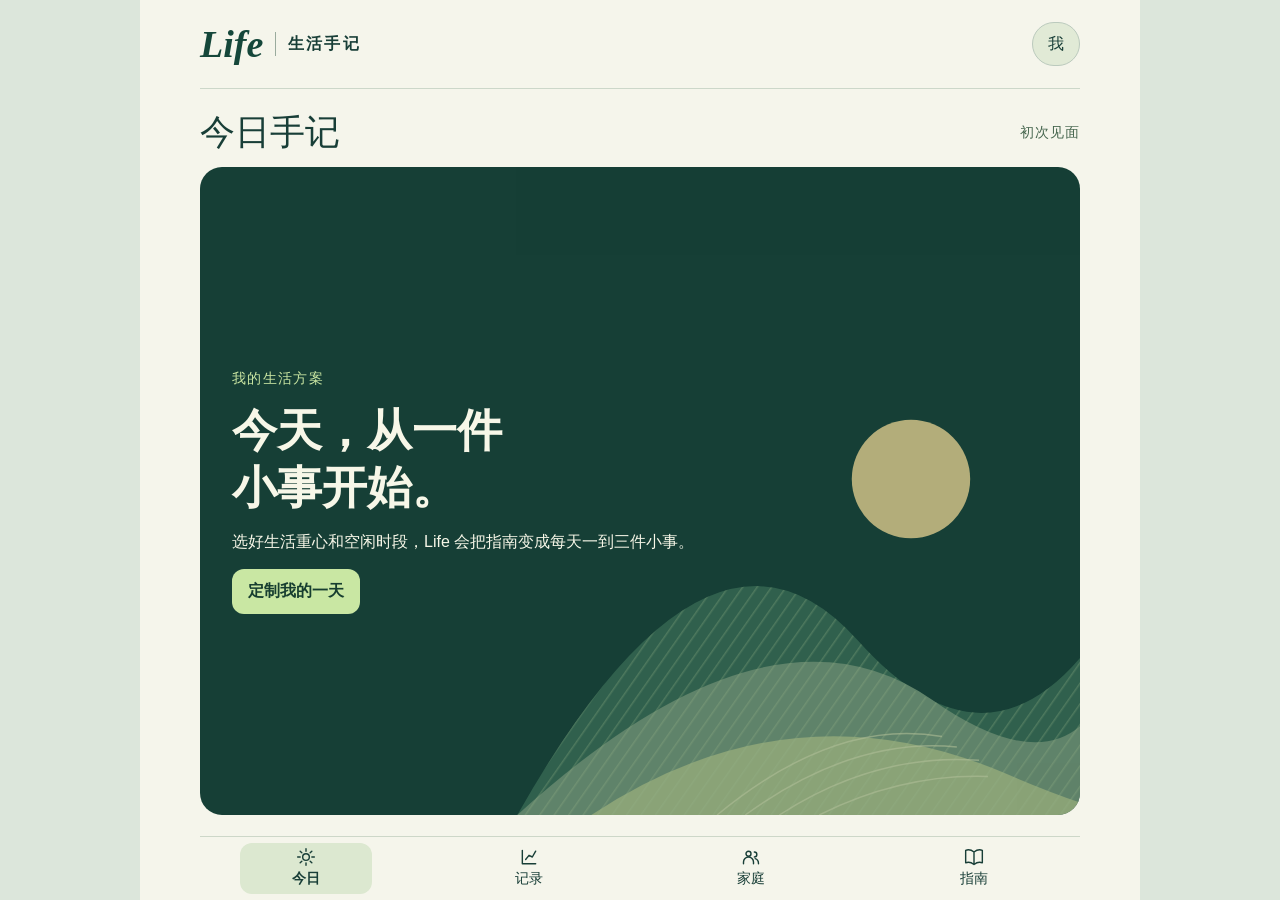
==== Life/index.html @ a7619d78 "Add Life web app, local guide sync and deployment instructions" ====
<!doctype html><html lang="zh-CN"><head><meta charset="utf-8"><meta name="viewport" content="width=device-width,initial-scale=1,viewport-fit=cover"><meta name="theme-color" content="#153e39"><title>Life · 生活手记</title><link rel="icon" href="icon.svg"><link rel="manifest" href="manifest.webmanifest"><link rel="stylesheet" href="style.css"></head><body><div id="shell"><header><div class="brand"><b>Life</b><span>生活手记</span></div><button id="identity" aria-label="切换成员">我</button></header><main id="view"></main><nav id="nav" aria-label="主导航"></nav></div><output id="toast" role="status"></output><script type="module" src="app.js"></script></body></html>
---- Life/style.css ----
*{box-sizing:border-box} :root{font:16px/1.55 "DM Sans","PingFang SC","Microsoft YaHei",sans-serif;color:#183e37;background:#dce6db} body{margin:0} #shell{height:100vh;height:100dvh;max-width:1000px;margin:auto;background:#f5f5eb;display:grid;grid-template-rows:auto minmax(0,1fr) auto;padding:0 clamp(14px,5vw,60px);overflow:hidden}header,nav,.row,.between{display:flex;align-items:center;gap:10px}header,.between{justify-content:space-between}header{padding:clamp(8px,2.4vh,23px) 0;border-bottom:1px solid #ccd7c9}.brand{display:flex;align-items:center;gap:12px}.brand b{font:italic bold 38px Georgia;color:#15473a}.brand span{border-left:1px solid #9aab9d;padding-left:12px;font-weight:600;letter-spacing:.13em}button,select,input,textarea,a.btn{font:inherit;color:inherit}button,a.btn,select{cursor:pointer}button,a.btn{border:1px solid #bbcabd;background:transparent;border-radius:12px;padding:9px 15px;text-decoration:none}button:hover,a.btn:hover{background:#e4ecd9}button:disabled{opacity:.42;cursor:default}button:focus-visible,a:focus-visible,input:focus-visible,select:focus-visible{outline:3px solid #ab772a;outline-offset:2px}#identity{border-radius:30px;background:#e1ead6}main{min-height:0;display:flex;flex-direction:column;gap:clamp(6px,1.4vh,16px);padding:clamp(9px,2.4vh,22px) 0} h1,h2,p{margin:0}h1{font:500 clamp(23px,3.5vw,35px)/1.25 Georgia,"Songti SC",serif}h2{font:600 clamp(22px,4vw,45px)/1.27 Georgia,"Songti SC",serif}small,.muted{color:#51665a;font-size:.875rem}.eyebrow{font-size:.86rem;letter-spacing:.08em;color:#46664e}.card{border-radius:22px;background:white;border:1px solid #d4dece;padding:clamp(12px,3.6vw,32px);min-height:0;display:flex;flex-direction:column;gap:clamp(6px,1.5vh,14px);flex:1}.hero{position:relative;isolation:isolate;overflow:hidden;color:#f7f7e8;background:#163f36;border:0;justify-content:center}.hero:after{content:"";position:absolute;z-index:-1;inset:0 0 0 36%;background:url("garden.svg") right bottom/contain no-repeat;opacity:.8;pointer-events:none}.hero h2,.hero p{max-width:71%}.hero .eyebrow,.hero small{color:#d6e9c5}.hero .label{color:#cbe7a3}.primary,.hero button.primary{background:#c9e7a3;color:#173e30;border-color:transparent;font-weight:650}.actions{display:flex;flex-wrap:wrap;align-items:center;gap:8px}.hero button{border-color:#739783;color:#fff}.hero button:hover{background:#385e4f}.hero button.primary:hover{background:#def4bf}.bar{height:5px;border-radius:8px;background:#d8e0d2;overflow:hidden}.bar i{display:block;height:100%;background:#47755a}nav{border-top:1px solid #cdd7c8;justify-content:space-around;padding:6px 0 max(6px,env(safe-area-inset-bottom))}nav button{border:none;display:grid;gap:1px;place-items:center;font-size:14px;min-width:15%;padding:4px}nav .active{background:#dce8d0;font-weight:700}nav svg{width:20px;height:20px;fill:none;stroke:currentColor;stroke-width:1.7;stroke-linecap:round;stroke-linejoin:round}.row{flex-wrap:wrap}input,select,textarea{border-radius:9px;border:1px solid #b4c5b4;background:#fafbf5;padding:8px;max-width:100%;min-width:0}label{display:grid;gap:3px}textarea{resize:none;width:100%}.grid{display:grid;grid-template-columns:repeat(3,minmax(0,1fr));gap:7px}.selected{background:#dcebcf}.spread{justify-content:space-evenly}.reader{white-space:pre-wrap;overflow-wrap:anywhere;flex:1;min-height:0;overflow:hidden;line-height:1.75}.card a{color:#285e4b}.titleclip{overflow:hidden;display:-webkit-box;-webkit-line-clamp:3;-webkit-box-orient:vertical}.history{font-size:.93rem;line-height:1.4}.fill{flex:1}.label{font-size:.85rem;letter-spacing:.1em}.big{font:italic 600 clamp(38px,8vw,86px)/1 Georgia;color:#345b46}#toast{position:fixed;left:50%;bottom:13%;transform:translateX(-50%);background:#1a3c33;color:white;border-radius:14px;padding:8px 16px;max-width:92vw;pointer-events:none}#toast:empty{display:none} @media(max-height:610px){header{padding:2px 0}.brand b{font-size:25px}.card{gap:4px;padding:9px 13px}main{padding:4px 0;gap:4px}nav{padding:2px 0}button, select,input{padding:4px 9px}h2{font-size:22px}.card p{font-size:14px}nav button{display:flex;justify-content:center}.hero:after{opacity:.45}}@media(max-width:470px){.hero:after{inset:0 0 0 52%;opacity:.6}.hero h2,.hero p{max-width:90%}.row,.actions{gap:5px}.card{border-radius:17px}.actions button,.actions a{padding:7px 10px}}
select{width:100%}.card:has(#paper){box-sizing:border-box}.reader{word-break:break-word}#paper{contain:size}.card:has(#paper) .actions{flex-shrink:0}
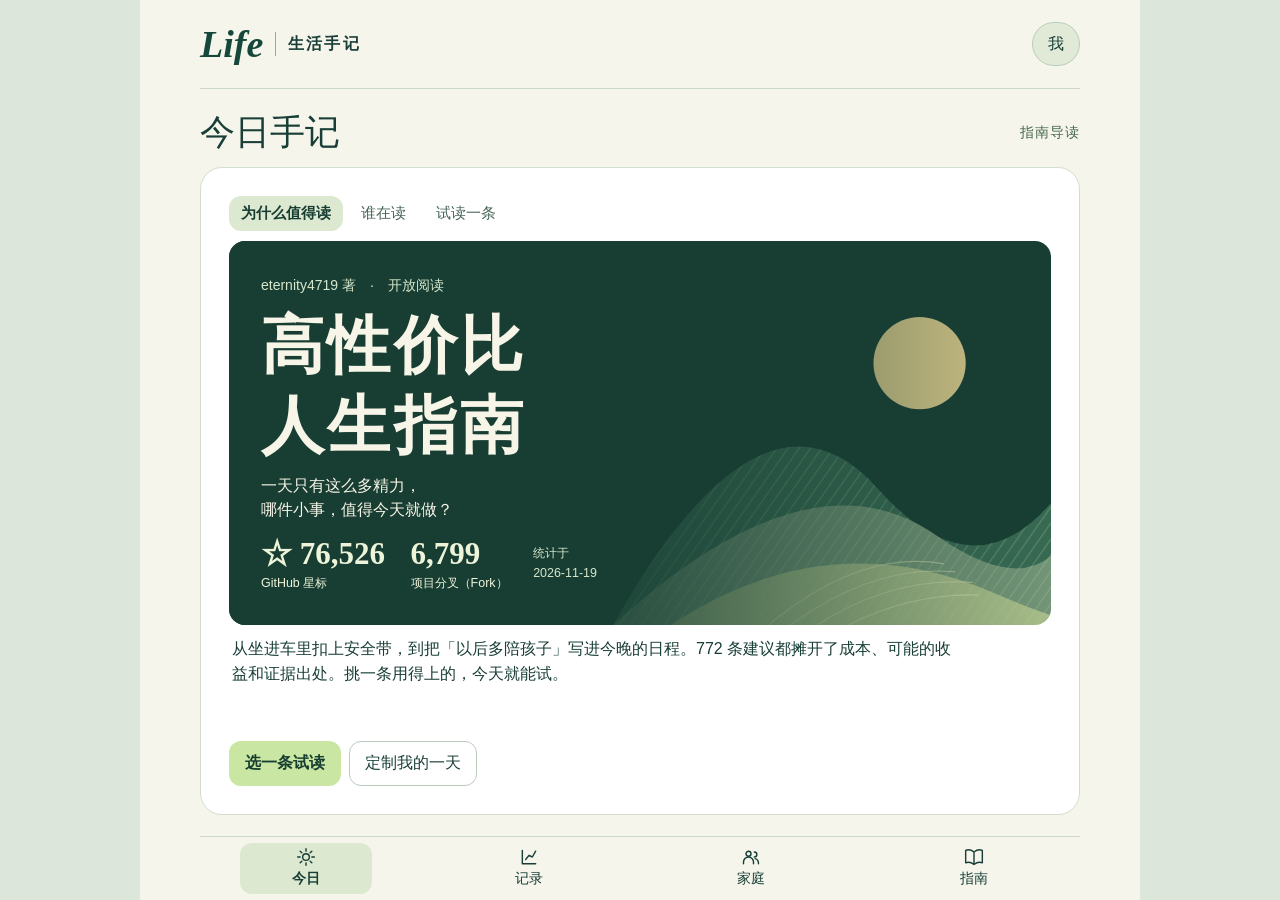
==== commit a23f5489: "Refresh cached Life assets for returning readers" ====
--- a/Life/index.html
+++ b/Life/index.html
@@ -1 +1 @@
-<!doctype html><html lang="zh-CN"><head><meta charset="utf-8"><meta name="viewport" content="width=device-width,initial-scale=1,viewport-fit=cover"><meta name="theme-color" content="#153e39"><title>Life · 生活手记</title><link rel="icon" href="icon.svg"><link rel="manifest" href="manifest.webmanifest"><link rel="stylesheet" href="style.css"></head><body><div id="shell"><header><div class="brand"><b>Life</b><span>生活手记</span></div><button id="identity" aria-label="切换成员">我</button></header><main id="view"></main><nav id="nav" aria-label="主导航"></nav></div><output id="toast" role="status"></output><script type="module" src="app.js"></script></body></html>
+<!doctype html><html lang="zh-CN"><head><meta charset="utf-8"><meta name="viewport" content="width=device-width,initial-scale=1,viewport-fit=cover"><meta name="theme-color" content="#153e39"><title>Life · 生活手记</title><link rel="icon" href="icon.svg"><link rel="manifest" href="manifest.webmanifest"><link rel="stylesheet" href="style.css?v=003"></head><body><div id="shell"><header><div class="brand"><b>Life</b><span>生活手记</span></div><button id="identity" aria-label="切换成员">我</button></header><main id="view"></main><nav id="nav" aria-label="主导航"></nav></div><output id="toast" role="status"></output><script type="module" src="app.js?v=003"></script></body></html>
--- a/Life/style.css
+++ b/Life/style.css
@@ -1,2 +1,4 @@
 *{box-sizing:border-box} :root{font:16px/1.55 "DM Sans","PingFang SC","Microsoft YaHei",sans-serif;color:#183e37;background:#dce6db} body{margin:0} #shell{height:100vh;height:100dvh;max-width:1000px;margin:auto;background:#f5f5eb;display:grid;grid-template-rows:auto minmax(0,1fr) auto;padding:0 clamp(14px,5vw,60px);overflow:hidden}header,nav,.row,.between{display:flex;align-items:center;gap:10px}header,.between{justify-content:space-between}header{padding:clamp(8px,2.4vh,23px) 0;border-bottom:1px solid #ccd7c9}.brand{display:flex;align-items:center;gap:12px}.brand b{font:italic bold 38px Georgia;color:#15473a}.brand span{border-left:1px solid #9aab9d;padding-left:12px;font-weight:600;letter-spacing:.13em}button,select,input,textarea,a.btn{font:inherit;color:inherit}button,a.btn,select{cursor:pointer}button,a.btn{border:1px solid #bbcabd;background:transparent;border-radius:12px;padding:9px 15px;text-decoration:none}button:hover,a.btn:hover{background:#e4ecd9}button:disabled{opacity:.42;cursor:default}button:focus-visible,a:focus-visible,input:focus-visible,select:focus-visible{outline:3px solid #ab772a;outline-offset:2px}#identity{border-radius:30px;background:#e1ead6}main{min-height:0;display:flex;flex-direction:column;gap:clamp(6px,1.4vh,16px);padding:clamp(9px,2.4vh,22px) 0} h1,h2,p{margin:0}h1{font:500 clamp(23px,3.5vw,35px)/1.25 Georgia,"Songti SC",serif}h2{font:600 clamp(22px,4vw,45px)/1.27 Georgia,"Songti SC",serif}small,.muted{color:#51665a;font-size:.875rem}.eyebrow{font-size:.86rem;letter-spacing:.08em;color:#46664e}.card{border-radius:22px;background:white;border:1px solid #d4dece;padding:clamp(12px,3.6vw,32px);min-height:0;display:flex;flex-direction:column;gap:clamp(6px,1.5vh,14px);flex:1}.hero{position:relative;isolation:isolate;overflow:hidden;color:#f7f7e8;background:#163f36;border:0;justify-content:center}.hero:after{content:"";position:absolute;z-index:-1;inset:0 0 0 36%;background:url("garden.svg") right bottom/contain no-repeat;opacity:.8;pointer-events:none}.hero h2,.hero p{max-width:71%}.hero .eyebrow,.hero small{color:#d6e9c5}.hero .label{color:#cbe7a3}.primary,.hero button.primary{background:#c9e7a3;color:#173e30;border-color:transparent;font-weight:650}.actions{display:flex;flex-wrap:wrap;align-items:center;gap:8px}.hero button{border-color:#739783;color:#fff}.hero button:hover{background:#385e4f}.hero button.primary:hover{background:#def4bf}.bar{height:5px;border-radius:8px;background:#d8e0d2;overflow:hidden}.bar i{display:block;height:100%;background:#47755a}nav{border-top:1px solid #cdd7c8;justify-content:space-around;padding:6px 0 max(6px,env(safe-area-inset-bottom))}nav button{border:none;display:grid;gap:1px;place-items:center;font-size:14px;min-width:15%;padding:4px}nav .active{background:#dce8d0;font-weight:700}nav svg{width:20px;height:20px;fill:none;stroke:currentColor;stroke-width:1.7;stroke-linecap:round;stroke-linejoin:round}.row{flex-wrap:wrap}input,select,textarea{border-radius:9px;border:1px solid #b4c5b4;background:#fafbf5;padding:8px;max-width:100%;min-width:0}label{display:grid;gap:3px}textarea{resize:none;width:100%}.grid{display:grid;grid-template-columns:repeat(3,minmax(0,1fr));gap:7px}.selected{background:#dcebcf}.spread{justify-content:space-evenly}.reader{white-space:pre-wrap;overflow-wrap:anywhere;flex:1;min-height:0;overflow:hidden;line-height:1.75}.card a{color:#285e4b}.titleclip{overflow:hidden;display:-webkit-box;-webkit-line-clamp:3;-webkit-box-orient:vertical}.history{font-size:.93rem;line-height:1.4}.fill{flex:1}.label{font-size:.85rem;letter-spacing:.1em}.big{font:italic 600 clamp(38px,8vw,86px)/1 Georgia;color:#345b46}#toast{position:fixed;left:50%;bottom:13%;transform:translateX(-50%);background:#1a3c33;color:white;border-radius:14px;padding:8px 16px;max-width:92vw;pointer-events:none}#toast:empty{display:none} @media(max-height:610px){header{padding:2px 0}.brand b{font-size:25px}.card{gap:4px;padding:9px 13px}main{padding:4px 0;gap:4px}nav{padding:2px 0}button, select,input{padding:4px 9px}h2{font-size:22px}.card p{font-size:14px}nav button{display:flex;justify-content:center}.hero:after{opacity:.45}}@media(max-width:470px){.hero:after{inset:0 0 0 52%;opacity:.6}.hero h2,.hero p{max-width:90%}.row,.actions{gap:5px}.card{border-radius:17px}.actions button,.actions a{padding:7px 10px}}
 select{width:100%}.card:has(#paper){box-sizing:border-box}.reader{word-break:break-word}#paper{contain:size}.card:has(#paper) .actions{flex-shrink:0}
+.entries,.readscroll{min-height:0;flex:1;overflow:auto;overscroll-behavior:contain;scrollbar-width:thin;scrollbar-color:#a8b9a5 transparent;-webkit-overflow-scrolling:touch}.entries a{display:grid;grid-template-columns:3em 1fr;gap:6px;border-top:1px solid #dfe7dc;padding:13px 3px;text-decoration:none;line-height:1.55}.entries a:hover{background:#f2f6ec}.entries a span{font:italic 20px Georgia;color:#657c65}.entries b{font-weight:520}.searchline{display:flex;gap:6px}.searchline input{flex:1}.pickchapter{display:flex;align-items:center;gap:10px}.pickchapter select{flex:1}.crumbs,.readtools{display:flex;gap:5px;align-items:center;flex-wrap:wrap}.crumbs{font-size:14px;line-height:1.3}.crumbs button{border:none;text-decoration:underline;text-underline-offset:3px;font-size:inherit;padding:3px 0}.crumbs strong{font-weight:500}.readscroll{padding-right:5px}.readscroll h2{font-size:clamp(1.45rem,3.1vw,2.25rem);margin:16px 0;line-height:1.45}.readscroll h3{font-size:1rem;color:#41654d;margin:20px 0 5px}.readscroll p{white-space:pre-wrap;overflow-wrap:anywhere;line-height:1.8;margin:4px 0 15px}.readscroll a{text-underline-offset:3px}.art{background:#eceddd;border-radius:14px;overflow:hidden}.art svg{display:block;width:100%;height:clamp(85px,17vh,170px)}.quiz>button{display:block;width:100%;text-align:left;margin:8px 0}.poster img{display:block;width:min(100%,370px);height:auto;margin:0 auto 15px;box-shadow:0 3px 12px #193a3026}.poster label{margin-bottom:10px}.card:has(.entries)>.between button,.readtools button{font-size:.9rem;padding:6px 9px} #paper.readscroll{contain:none}
+.introCard{gap:10px;padding:clamp(12px,2.6vw,28px)}.introTabs{display:flex;gap:6px;flex:none}.introTabs button{border:0;padding:6px 12px;font-size:.93rem;color:#476557}.introTabs [aria-pressed=true]{background:#dce9d0;color:#173c31;font-weight:650}.introBody{min-height:0;overflow-y:auto;overscroll-behavior:contain;flex:1;scrollbar-width:thin}.guideCover{border-radius:16px;background:#183e33 url("garden.svg") right bottom/auto 90% no-repeat;color:#f7f5e7;padding:clamp(15px,2.5vw,34px);position:relative;isolation:isolate;overflow:hidden}.guideCover:before{content:"";position:absolute;inset:0;z-index:-1;background:linear-gradient(90deg,#183e33 8%,#183e33ed 38%,transparent)}.guideCover small{color:#d6e7cc}.guideCover h2{font-size:clamp(32px,min(7vh,6vw),66px);letter-spacing:.055em;font-weight:600;margin:8px 0}.guideCover p{line-height:1.5}.guideNumbers{display:flex;align-items:center;gap:clamp(9px,2vw,26px);margin-top:13px;flex-wrap:wrap}.guideNumbers a{display:grid;color:#eef4da;text-decoration:none}.guideNumbers strong{font:600 clamp(20px,3.8vw,31px)/1.25 Georgia,serif}.guideNumbers span,.guideNumbers small{font-size:.78rem}.introCopy{padding:12px 3px 2px;max-width:46em}.introReviews h2,.introSamples h2{font-size:clamp(23px,3.5vw,35px);margin:12px 0 15px}.introReviews section,.introSamples a{display:block;padding:12px 2px;border-top:1px solid #d4dfcd}.introReviews p{margin:5px 0}.introSamples a{text-decoration:none}.introSamples span{display:block;color:#556a60;font-size:.92rem;margin-top:3px}.introFoot{flex-shrink:0}.introTabs button:focus-visible{outline:3px solid #ab772a}@media(max-height:620px){.guideCover{padding:10px 15px}.guideCover h2{font-size:29px}.guideCover h2 br{display:none}.guideNumbers{margin-top:4px}.introCopy{padding:7px 0}.introCard{gap:5px}.introReviews h2,.introSamples h2{margin:4px 0}}
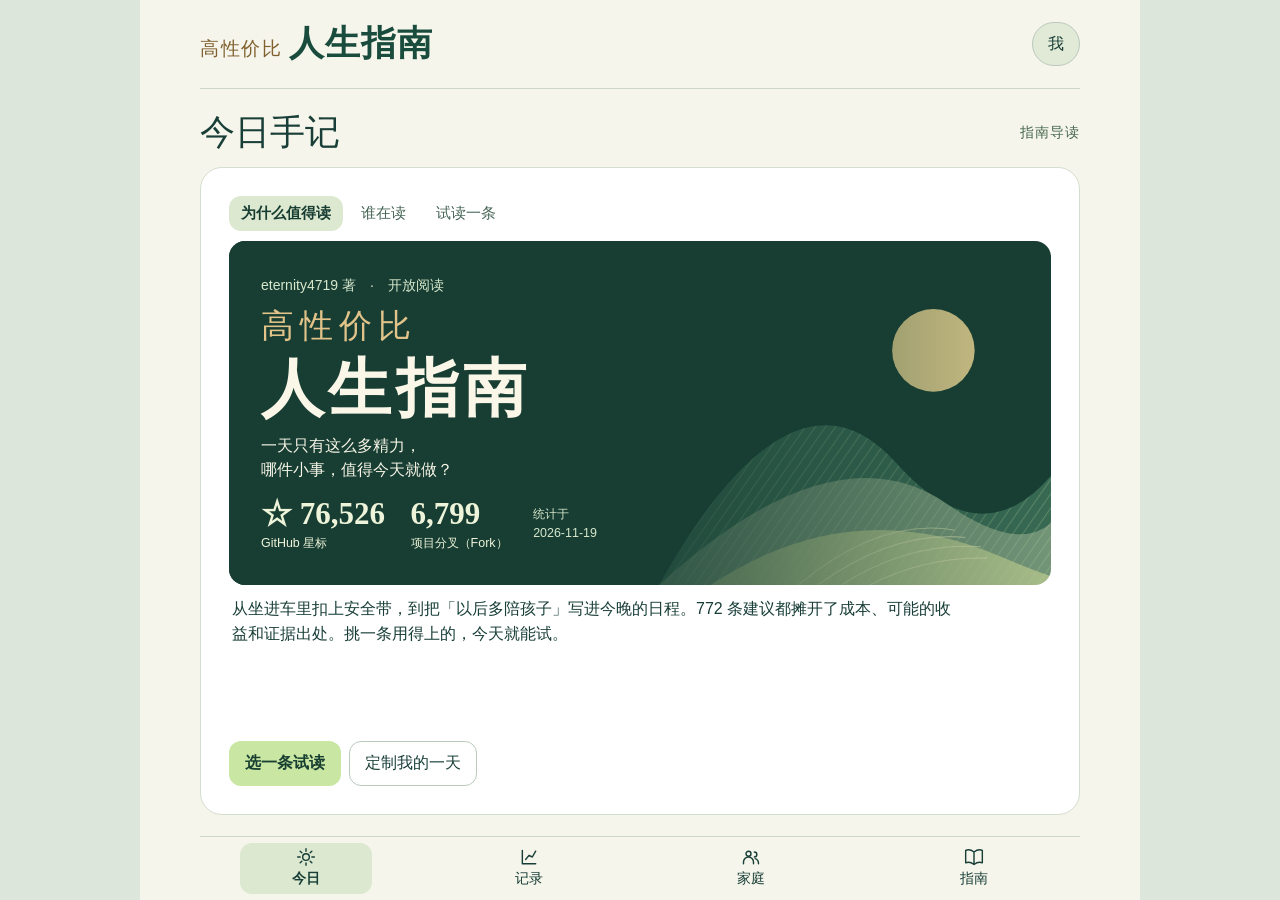
==== commit 4fddfd13: "Life 004: rename app to 高性价比人生指南 and open Today by default" ====
--- a/Life/index.html
+++ b/Life/index.html
@@ -1 +1 @@
-<!doctype html><html lang="zh-CN"><head><meta charset="utf-8"><meta name="viewport" content="width=device-width,initial-scale=1,viewport-fit=cover"><meta name="theme-color" content="#153e39"><title>Life · 生活手记</title><link rel="icon" href="icon.svg"><link rel="manifest" href="manifest.webmanifest"><link rel="stylesheet" href="style.css?v=003"></head><body><div id="shell"><header><div class="brand"><b>Life</b><span>生活手记</span></div><button id="identity" aria-label="切换成员">我</button></header><main id="view"></main><nav id="nav" aria-label="主导航"></nav></div><output id="toast" role="status"></output><script type="module" src="app.js?v=003"></script></body></html>
+<!doctype html><html lang="zh-CN"><head><meta charset="utf-8"><meta name="viewport" content="width=device-width,initial-scale=1,viewport-fit=cover"><meta name="apple-mobile-web-app-title" content="高性价比人生指南"><meta name="application-name" content="高性价比人生指南"><meta name="theme-color" content="#153e39"><title>高性价比人生指南</title><link rel="icon" href="icon.svg"><link rel="manifest" href="manifest.webmanifest"><link rel="stylesheet" href="style.css?v=004"></head><body><div id="shell"><header><div class="brand"><span class="title-prefix">高性价比</span><strong class="title-main">人生指南</strong></div><button id="identity" aria-label="切换成员">我</button></header><main id="view"></main><nav id="nav" aria-label="主导航"></nav></div><output id="toast" role="status"></output><script type="module" src="app.js?v=004"></script></body></html>
--- a/Life/style.css
+++ b/Life/style.css
@@ -1,4 +1,7 @@
-*{box-sizing:border-box} :root{font:16px/1.55 "DM Sans","PingFang SC","Microsoft YaHei",sans-serif;color:#183e37;background:#dce6db} body{margin:0} #shell{height:100vh;height:100dvh;max-width:1000px;margin:auto;background:#f5f5eb;display:grid;grid-template-rows:auto minmax(0,1fr) auto;padding:0 clamp(14px,5vw,60px);overflow:hidden}header,nav,.row,.between{display:flex;align-items:center;gap:10px}header,.between{justify-content:space-between}header{padding:clamp(8px,2.4vh,23px) 0;border-bottom:1px solid #ccd7c9}.brand{display:flex;align-items:center;gap:12px}.brand b{font:italic bold 38px Georgia;color:#15473a}.brand span{border-left:1px solid #9aab9d;padding-left:12px;font-weight:600;letter-spacing:.13em}button,select,input,textarea,a.btn{font:inherit;color:inherit}button,a.btn,select{cursor:pointer}button,a.btn{border:1px solid #bbcabd;background:transparent;border-radius:12px;padding:9px 15px;text-decoration:none}button:hover,a.btn:hover{background:#e4ecd9}button:disabled{opacity:.42;cursor:default}button:focus-visible,a:focus-visible,input:focus-visible,select:focus-visible{outline:3px solid #ab772a;outline-offset:2px}#identity{border-radius:30px;background:#e1ead6}main{min-height:0;display:flex;flex-direction:column;gap:clamp(6px,1.4vh,16px);padding:clamp(9px,2.4vh,22px) 0} h1,h2,p{margin:0}h1{font:500 clamp(23px,3.5vw,35px)/1.25 Georgia,"Songti SC",serif}h2{font:600 clamp(22px,4vw,45px)/1.27 Georgia,"Songti SC",serif}small,.muted{color:#51665a;font-size:.875rem}.eyebrow{font-size:.86rem;letter-spacing:.08em;color:#46664e}.card{border-radius:22px;background:white;border:1px solid #d4dece;padding:clamp(12px,3.6vw,32px);min-height:0;display:flex;flex-direction:column;gap:clamp(6px,1.5vh,14px);flex:1}.hero{position:relative;isolation:isolate;overflow:hidden;color:#f7f7e8;background:#163f36;border:0;justify-content:center}.hero:after{content:"";position:absolute;z-index:-1;inset:0 0 0 36%;background:url("garden.svg") right bottom/contain no-repeat;opacity:.8;pointer-events:none}.hero h2,.hero p{max-width:71%}.hero .eyebrow,.hero small{color:#d6e9c5}.hero .label{color:#cbe7a3}.primary,.hero button.primary{background:#c9e7a3;color:#173e30;border-color:transparent;font-weight:650}.actions{display:flex;flex-wrap:wrap;align-items:center;gap:8px}.hero button{border-color:#739783;color:#fff}.hero button:hover{background:#385e4f}.hero button.primary:hover{background:#def4bf}.bar{height:5px;border-radius:8px;background:#d8e0d2;overflow:hidden}.bar i{display:block;height:100%;background:#47755a}nav{border-top:1px solid #cdd7c8;justify-content:space-around;padding:6px 0 max(6px,env(safe-area-inset-bottom))}nav button{border:none;display:grid;gap:1px;place-items:center;font-size:14px;min-width:15%;padding:4px}nav .active{background:#dce8d0;font-weight:700}nav svg{width:20px;height:20px;fill:none;stroke:currentColor;stroke-width:1.7;stroke-linecap:round;stroke-linejoin:round}.row{flex-wrap:wrap}input,select,textarea{border-radius:9px;border:1px solid #b4c5b4;background:#fafbf5;padding:8px;max-width:100%;min-width:0}label{display:grid;gap:3px}textarea{resize:none;width:100%}.grid{display:grid;grid-template-columns:repeat(3,minmax(0,1fr));gap:7px}.selected{background:#dcebcf}.spread{justify-content:space-evenly}.reader{white-space:pre-wrap;overflow-wrap:anywhere;flex:1;min-height:0;overflow:hidden;line-height:1.75}.card a{color:#285e4b}.titleclip{overflow:hidden;display:-webkit-box;-webkit-line-clamp:3;-webkit-box-orient:vertical}.history{font-size:.93rem;line-height:1.4}.fill{flex:1}.label{font-size:.85rem;letter-spacing:.1em}.big{font:italic 600 clamp(38px,8vw,86px)/1 Georgia;color:#345b46}#toast{position:fixed;left:50%;bottom:13%;transform:translateX(-50%);background:#1a3c33;color:white;border-radius:14px;padding:8px 16px;max-width:92vw;pointer-events:none}#toast:empty{display:none} @media(max-height:610px){header{padding:2px 0}.brand b{font-size:25px}.card{gap:4px;padding:9px 13px}main{padding:4px 0;gap:4px}nav{padding:2px 0}button, select,input{padding:4px 9px}h2{font-size:22px}.card p{font-size:14px}nav button{display:flex;justify-content:center}.hero:after{opacity:.45}}@media(max-width:470px){.hero:after{inset:0 0 0 52%;opacity:.6}.hero h2,.hero p{max-width:90%}.row,.actions{gap:5px}.card{border-radius:17px}.actions button,.actions a{padding:7px 10px}}
+*{box-sizing:border-box} :root{font:16px/1.55 "DM Sans","PingFang SC","Microsoft YaHei",sans-serif;color:#183e37;background:#dce6db} body{margin:0} #shell{height:100vh;height:100dvh;max-width:1000px;margin:auto;background:#f5f5eb;display:grid;grid-template-rows:auto minmax(0,1fr) auto;padding:0 clamp(14px,5vw,60px);overflow:hidden}header,nav,.row,.between{display:flex;align-items:center;gap:10px}header,.between{justify-content:space-between}header{padding:clamp(8px,2.4vh,23px) 0;border-bottom:1px solid #ccd7c9}.brand{display:flex;align-items:baseline;gap:.42rem;white-space:nowrap}.brand .title-prefix{font-size:clamp(14px,2vw,19px);font-weight:500;color:#80602f;letter-spacing:.08em}.brand .title-main{font:750 clamp(24px,3.6vw,35px)/1.2 "Songti SC","STSong","Noto Serif CJK SC",serif;color:#194c3c;letter-spacing:.035em}button,select,input,textarea,a.btn{font:inherit;color:inherit}button,a.btn,select{cursor:pointer}button,a.btn{border:1px solid #bbcabd;background:transparent;border-radius:12px;padding:9px 15px;text-decoration:none}button:hover,a.btn:hover{background:#e4ecd9}button:disabled{opacity:.42;cursor:default}button:focus-visible,a:focus-visible,input:focus-visible,select:focus-visible{outline:3px solid #ab772a;outline-offset:2px}#identity{border-radius:30px;background:#e1ead6}main{min-height:0;display:flex;flex-direction:column;gap:clamp(6px,1.4vh,16px);padding:clamp(9px,2.4vh,22px) 0} h1,h2,p{margin:0}h1{font:500 clamp(23px,3.5vw,35px)/1.25 Georgia,"Songti SC",serif}h2{font:600 clamp(22px,4vw,45px)/1.27 Georgia,"Songti SC",serif}small,.muted{color:#51665a;font-size:.875rem}.eyebrow{font-size:.86rem;letter-spacing:.08em;color:#46664e}.card{border-radius:22px;background:white;border:1px solid #d4dece;padding:clamp(12px,3.6vw,32px);min-height:0;display:flex;flex-direction:column;gap:clamp(6px,1.5vh,14px);flex:1}.hero{position:relative;isolation:isolate;overflow:hidden;color:#f7f7e8;background:#163f36;border:0;justify-content:center}.hero:after{content:"";position:absolute;z-index:-1;inset:0 0 0 36%;background:url("garden.svg") right bottom/contain no-repeat;opacity:.8;pointer-events:none}.hero h2,.hero p{max-width:71%}.hero .eyebrow,.hero small{color:#d6e9c5}.hero .label{color:#cbe7a3}.primary,.hero button.primary{background:#c9e7a3;color:#173e30;border-color:transparent;font-weight:650}.actions{display:flex;flex-wrap:wrap;align-items:center;gap:8px}.hero button{border-color:#739783;color:#fff}.hero button:hover{background:#385e4f}.hero button.primary:hover{background:#def4bf}.bar{height:5px;border-radius:8px;background:#d8e0d2;overflow:hidden}.bar i{display:block;height:100%;background:#47755a}nav{border-top:1px solid #cdd7c8;justify-content:space-around;padding:6px 0 max(6px,env(safe-area-inset-bottom))}nav button{border:none;display:grid;gap:1px;place-items:center;font-size:14px;min-width:15%;padding:4px}nav .active{background:#dce8d0;font-weight:700}nav svg{width:20px;height:20px;fill:none;stroke:currentColor;stroke-width:1.7;stroke-linecap:round;stroke-linejoin:round}.row{flex-wrap:wrap}input,select,textarea{border-radius:9px;border:1px solid #b4c5b4;background:#fafbf5;padding:8px;max-width:100%;min-width:0}label{display:grid;gap:3px}textarea{resize:none;width:100%}.grid{display:grid;grid-template-columns:repeat(3,minmax(0,1fr));gap:7px}.selected{background:#dcebcf}.spread{justify-content:space-evenly}.reader{white-space:pre-wrap;overflow-wrap:anywhere;flex:1;min-height:0;overflow:hidden;line-height:1.75}.card a{color:#285e4b}.titleclip{overflow:hidden;display:-webkit-box;-webkit-line-clamp:3;-webkit-box-orient:vertical}.history{font-size:.93rem;line-height:1.4}.fill{flex:1}.label{font-size:.85rem;letter-spacing:.1em}.big{font:italic 600 clamp(38px,8vw,86px)/1 Georgia;color:#345b46}#toast{position:fixed;left:50%;bottom:13%;transform:translateX(-50%);background:#1a3c33;color:white;border-radius:14px;padding:8px 16px;max-width:92vw;pointer-events:none}#toast:empty{display:none} @media(max-height:610px){header{padding:2px 0}.brand b{font-size:25px}.card{gap:4px;padding:9px 13px}main{padding:4px 0;gap:4px}nav{padding:2px 0}button, select,input{padding:4px 9px}h2{font-size:22px}.card p{font-size:14px}nav button{display:flex;justify-content:center}.hero:after{opacity:.45}}@media(max-width:470px){.hero:after{inset:0 0 0 52%;opacity:.6}.hero h2,.hero p{max-width:90%}.row,.actions{gap:5px}.card{border-radius:17px}.actions button,.actions a{padding:7px 10px}}
 select{width:100%}.card:has(#paper){box-sizing:border-box}.reader{word-break:break-word}#paper{contain:size}.card:has(#paper) .actions{flex-shrink:0}
 .entries,.readscroll{min-height:0;flex:1;overflow:auto;overscroll-behavior:contain;scrollbar-width:thin;scrollbar-color:#a8b9a5 transparent;-webkit-overflow-scrolling:touch}.entries a{display:grid;grid-template-columns:3em 1fr;gap:6px;border-top:1px solid #dfe7dc;padding:13px 3px;text-decoration:none;line-height:1.55}.entries a:hover{background:#f2f6ec}.entries a span{font:italic 20px Georgia;color:#657c65}.entries b{font-weight:520}.searchline{display:flex;gap:6px}.searchline input{flex:1}.pickchapter{display:flex;align-items:center;gap:10px}.pickchapter select{flex:1}.crumbs,.readtools{display:flex;gap:5px;align-items:center;flex-wrap:wrap}.crumbs{font-size:14px;line-height:1.3}.crumbs button{border:none;text-decoration:underline;text-underline-offset:3px;font-size:inherit;padding:3px 0}.crumbs strong{font-weight:500}.readscroll{padding-right:5px}.readscroll h2{font-size:clamp(1.45rem,3.1vw,2.25rem);margin:16px 0;line-height:1.45}.readscroll h3{font-size:1rem;color:#41654d;margin:20px 0 5px}.readscroll p{white-space:pre-wrap;overflow-wrap:anywhere;line-height:1.8;margin:4px 0 15px}.readscroll a{text-underline-offset:3px}.art{background:#eceddd;border-radius:14px;overflow:hidden}.art svg{display:block;width:100%;height:clamp(85px,17vh,170px)}.quiz>button{display:block;width:100%;text-align:left;margin:8px 0}.poster img{display:block;width:min(100%,370px);height:auto;margin:0 auto 15px;box-shadow:0 3px 12px #193a3026}.poster label{margin-bottom:10px}.card:has(.entries)>.between button,.readtools button{font-size:.9rem;padding:6px 9px} #paper.readscroll{contain:none}
 .introCard{gap:10px;padding:clamp(12px,2.6vw,28px)}.introTabs{display:flex;gap:6px;flex:none}.introTabs button{border:0;padding:6px 12px;font-size:.93rem;color:#476557}.introTabs [aria-pressed=true]{background:#dce9d0;color:#173c31;font-weight:650}.introBody{min-height:0;overflow-y:auto;overscroll-behavior:contain;flex:1;scrollbar-width:thin}.guideCover{border-radius:16px;background:#183e33 url("garden.svg") right bottom/auto 90% no-repeat;color:#f7f5e7;padding:clamp(15px,2.5vw,34px);position:relative;isolation:isolate;overflow:hidden}.guideCover:before{content:"";position:absolute;inset:0;z-index:-1;background:linear-gradient(90deg,#183e33 8%,#183e33ed 38%,transparent)}.guideCover small{color:#d6e7cc}.guideCover h2{font-size:clamp(32px,min(7vh,6vw),66px);letter-spacing:.055em;font-weight:600;margin:8px 0}.guideCover p{line-height:1.5}.guideNumbers{display:flex;align-items:center;gap:clamp(9px,2vw,26px);margin-top:13px;flex-wrap:wrap}.guideNumbers a{display:grid;color:#eef4da;text-decoration:none}.guideNumbers strong{font:600 clamp(20px,3.8vw,31px)/1.25 Georgia,serif}.guideNumbers span,.guideNumbers small{font-size:.78rem}.introCopy{padding:12px 3px 2px;max-width:46em}.introReviews h2,.introSamples h2{font-size:clamp(23px,3.5vw,35px);margin:12px 0 15px}.introReviews section,.introSamples a{display:block;padding:12px 2px;border-top:1px solid #d4dfcd}.introReviews p{margin:5px 0}.introSamples a{text-decoration:none}.introSamples span{display:block;color:#556a60;font-size:.92rem;margin-top:3px}.introFoot{flex-shrink:0}.introTabs button:focus-visible{outline:3px solid #ab772a}@media(max-height:620px){.guideCover{padding:10px 15px}.guideCover h2{font-size:29px}.guideCover h2 br{display:none}.guideNumbers{margin-top:4px}.introCopy{padding:7px 0}.introCard{gap:5px}.introReviews h2,.introSamples h2{margin:4px 0}}
+
+.guideCover .cover-title{display:grid;gap:.12em;line-height:1.14}.cover-title .title-prefix{color:#e2c48b;font:500 .52em/1.25 "PingFang SC","Microsoft YaHei",sans-serif;letter-spacing:.18em}.cover-title .title-main{color:#faf7e8;font-weight:750;letter-spacing:.07em}
+@media(max-height:620px){.guideCover .cover-title{display:flex;align-items:baseline;gap:.25em}}
